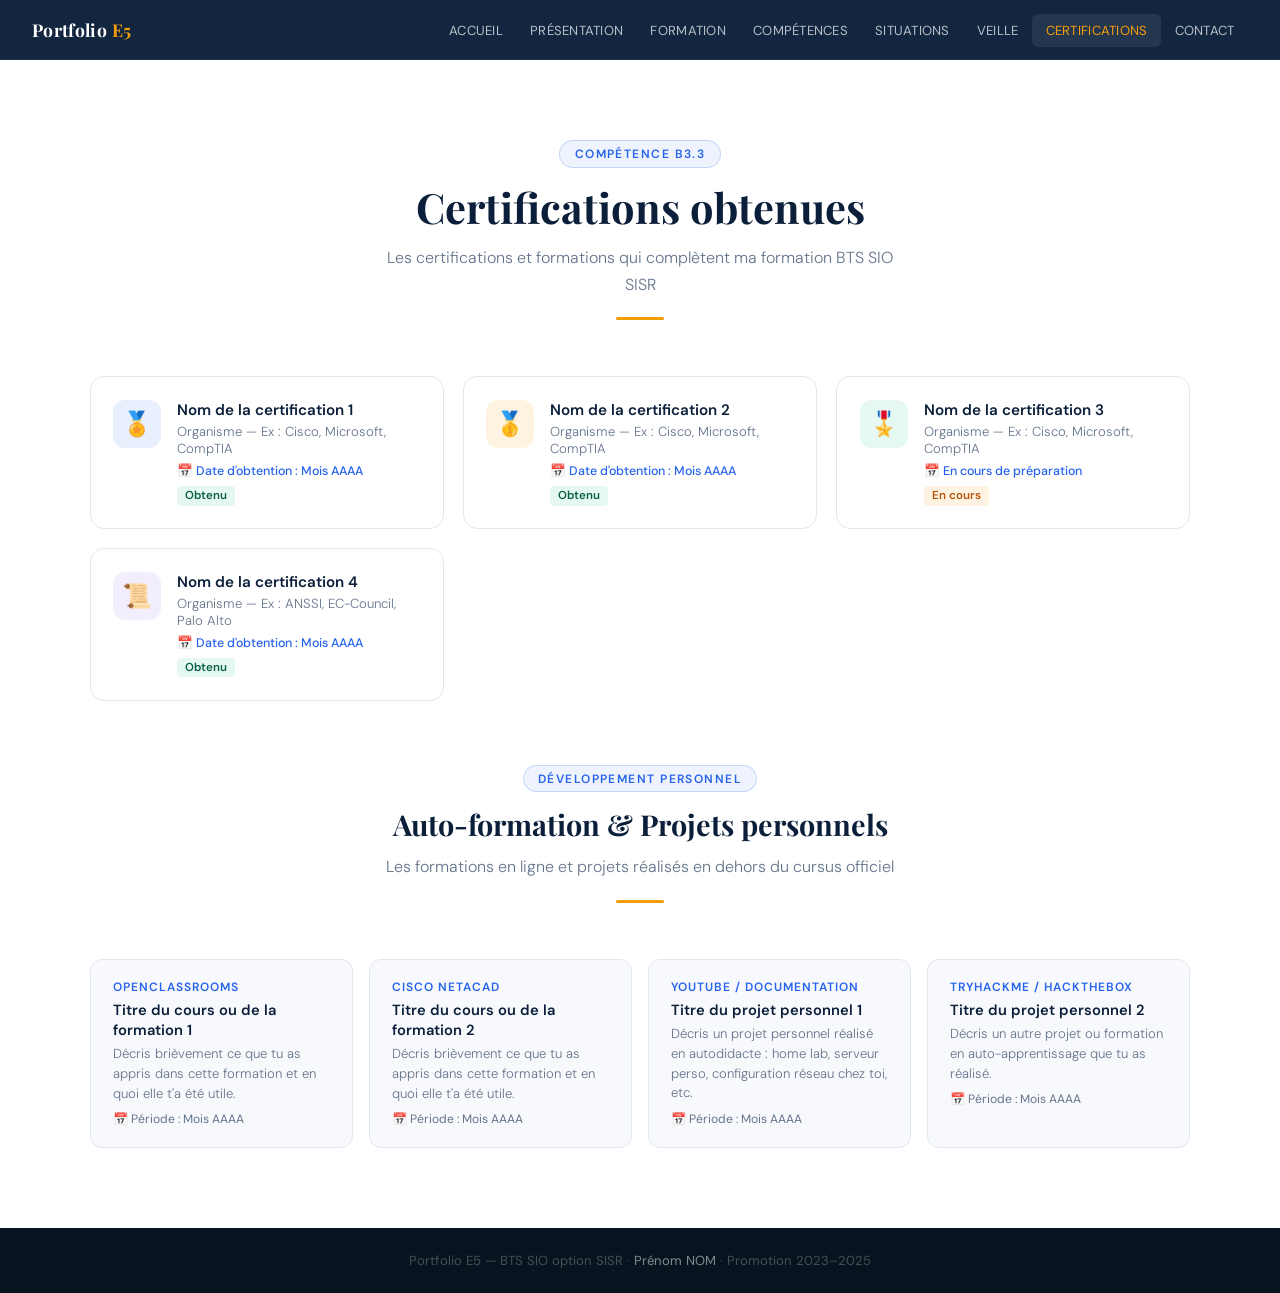
==== certifications.html @ 8ff5ada4 "Premier commit du portfolio BTS SIO" ====
<!DOCTYPE html>
<html lang="fr">
<head>
<meta charset="UTF-8">
<meta name="viewport" content="width=device-width, initial-scale=1.0">
<title>Certifications — Portfolio E5 BTS SIO SISR</title>
<link href="https://fonts.googleapis.com/css2?family=Playfair+Display:wght@400;700&family=DM+Sans:wght@300;400;500;600&display=swap" rel="stylesheet">
<link rel="stylesheet" href="css/style.css">
<style>
  body { padding-top: 60px; }
  .certif-grid {
    display: grid;
    grid-template-columns: repeat(auto-fill, minmax(280px, 1fr));
    gap: 1.2rem;
  }
  .certif-card {
    background: var(--card-bg);
    border: 1px solid var(--gray-200);
    border-radius: 14px;
    padding: 1.4rem;
    display: flex;
    align-items: flex-start;
    gap: 1rem;
    transition: transform 0.2s, box-shadow 0.2s;
  }
  .certif-card:hover {
    transform: translateY(-2px);
    box-shadow: 0 6px 20px rgba(0,0,0,0.07);
  }
  .certif-icon {
    width: 48px; height: 48px;
    border-radius: 12px;
    display: flex; align-items: center; justify-content: center;
    font-size: 24px; flex-shrink: 0;
  }
  .certif-info h4 { font-size: 0.95rem; font-weight: 600; color: var(--navy); margin-bottom: 0.2rem; }
  .certif-info p { font-size: 0.82rem; color: var(--text-muted); font-weight: 300; }
  .certif-info .certif-date { font-size: 0.78rem; color: var(--blue); font-weight: 500; margin-top: 0.4rem; }
  .certif-info .certif-badge {
    display: inline-block;
    font-size: 0.72rem; font-weight: 600;
    padding: 0.15rem 0.5rem; border-radius: 4px;
    margin-top: 0.4rem;
  }
  .certif-badge.obtenu { background: rgba(16,185,129,0.1); color: #065F46; }
  .certif-badge.en-cours { background: rgba(245,158,11,0.12); color: #B45309; }
  .certif-badge.auto { background: rgba(37,99,235,0.08); color: var(--blue); }

  /* Section auto-formation */
  .autoform-grid {
    display: grid;
    grid-template-columns: repeat(auto-fill, minmax(260px, 1fr));
    gap: 1rem;
  }
  .autoform-card {
    background: var(--section-bg);
    border: 1px solid var(--gray-200);
    border-radius: 12px;
    padding: 1.2rem 1.4rem;
    transition: border-color 0.2s;
  }
  .autoform-card:hover { border-color: var(--blue); }
  .autoform-platform { font-size: 0.75rem; color: var(--blue); font-weight: 600; letter-spacing: 0.08em; text-transform: uppercase; margin-bottom: 0.3rem; }
  .autoform-title { font-size: 0.92rem; font-weight: 600; color: var(--navy); margin-bottom: 0.3rem; }
  .autoform-desc { font-size: 0.82rem; color: var(--text-muted); font-weight: 300; line-height: 1.5; }
  .autoform-date { font-size: 0.76rem; color: var(--text-muted); margin-top: 0.5rem; }
</style>
</head>
<body>

<nav>
  <a href="index.html" class="nav-logo">Portfolio <span>E5</span></a>
  <ul class="nav-links" id="navLinks">
    <li><a href="index.html">Accueil</a></li>
    <li><a href="presentation.html">Présentation</a></li>
    <li><a href="formation.html">Formation</a></li>
    <li><a href="competences.html">Compétences</a></li>
    <li><a href="situations.html">Situations</a></li>
    <li><a href="veille.html">Veille</a></li>
    <li><a href="certifications.html">Certifications</a></li>
    <li><a href="contact.html">Contact</a></li>
  </ul>
  <button class="hamburger" id="hamburger" aria-label="Menu">
    <span></span><span></span><span></span>
  </button>
</nav>

<section>
  <div class="container">
    <div class="section-header fade-in">
      <div class="section-tag">Compétence B3.3</div>
      <h2 class="section-title">Certifications obtenues</h2>
      <p class="section-sub">Les certifications et formations qui complètent ma formation BTS SIO SISR</p>
      <div class="divider"></div>
    </div>
    <div class="certif-grid fade-in">

      <!-- Modifie chaque carte avec tes vraies certifications -->
      <div class="certif-card">
        <div class="certif-icon" style="background:rgba(37,99,235,0.1)">🏅</div>
        <div class="certif-info">
          <h4>Nom de la certification 1</h4>
          <p>Organisme — Ex : Cisco, Microsoft, CompTIA</p>
          <div class="certif-date">📅 Date d'obtention : Mois AAAA</div>
          <span class="certif-badge obtenu">Obtenu</span>
        </div>
      </div>

      <div class="certif-card">
        <div class="certif-icon" style="background:rgba(245,158,11,0.12)">🥇</div>
        <div class="certif-info">
          <h4>Nom de la certification 2</h4>
          <p>Organisme — Ex : Cisco, Microsoft, CompTIA</p>
          <div class="certif-date">📅 Date d'obtention : Mois AAAA</div>
          <span class="certif-badge obtenu">Obtenu</span>
        </div>
      </div>

      <div class="certif-card">
        <div class="certif-icon" style="background:rgba(16,185,129,0.1)">🎖️</div>
        <div class="certif-info">
          <h4>Nom de la certification 3</h4>
          <p>Organisme — Ex : Cisco, Microsoft, CompTIA</p>
          <div class="certif-date">📅 En cours de préparation</div>
          <span class="certif-badge en-cours">En cours</span>
        </div>
      </div>

      <div class="certif-card">
        <div class="certif-icon" style="background:rgba(139,92,246,0.1)">📜</div>
        <div class="certif-info">
          <h4>Nom de la certification 4</h4>
          <p>Organisme — Ex : ANSSI, EC-Council, Palo Alto</p>
          <div class="certif-date">📅 Date d'obtention : Mois AAAA</div>
          <span class="certif-badge obtenu">Obtenu</span>
        </div>
      </div>

    </div>

    <!-- AUTO-FORMATION -->
    <div class="section-header fade-in" style="margin-top:4rem;">
      <div class="section-tag">Développement personnel</div>
      <h2 class="section-title" style="font-size:1.8rem;">Auto-formation & Projets personnels</h2>
      <p class="section-sub">Les formations en ligne et projets réalisés en dehors du cursus officiel</p>
      <div class="divider"></div>
    </div>
    <div class="autoform-grid fade-in">

      <!-- Modifie chaque bloc avec tes vraies formations -->
      <div class="autoform-card">
        <div class="autoform-platform">OpenClassrooms</div>
        <div class="autoform-title">Titre du cours ou de la formation 1</div>
        <div class="autoform-desc">Décris brièvement ce que tu as appris dans cette formation et en quoi elle t'a été utile.</div>
        <div class="autoform-date">📅 Période : Mois AAAA</div>
      </div>

      <div class="autoform-card">
        <div class="autoform-platform">Cisco NetAcad</div>
        <div class="autoform-title">Titre du cours ou de la formation 2</div>
        <div class="autoform-desc">Décris brièvement ce que tu as appris dans cette formation et en quoi elle t'a été utile.</div>
        <div class="autoform-date">📅 Période : Mois AAAA</div>
      </div>

      <div class="autoform-card">
        <div class="autoform-platform">YouTube / Documentation</div>
        <div class="autoform-title">Titre du projet personnel 1</div>
        <div class="autoform-desc">Décris un projet personnel réalisé en autodidacte : home lab, serveur perso, configuration réseau chez toi, etc.</div>
        <div class="autoform-date">📅 Période : Mois AAAA</div>
      </div>

      <div class="autoform-card">
        <div class="autoform-platform">TryHackMe / HackTheBox</div>
        <div class="autoform-title">Titre du projet personnel 2</div>
        <div class="autoform-desc">Décris un autre projet ou formation en auto-apprentissage que tu as réalisé.</div>
        <div class="autoform-date">📅 Période : Mois AAAA</div>
      </div>

    </div>
  </div>
</section>

<footer>
  <p>Portfolio E5 — BTS SIO option SISR · <span>Prénom NOM</span> · Promotion 2023–2025</p>
</footer>

<script src="js/main.js"></script>
</body>
</html>
---- css/style.css ----
/* ===== VARIABLES ===== */
:root {
  --navy: #0B1F3A;
  --navy-mid: #1A3A5C;
  --blue: #2563EB;
  --blue-light: #3B82F6;
  --accent: #F59E0B;
  --white: #FFFFFF;
  --off-white: #F8F9FC;
  --gray-100: #F1F5F9;
  --gray-200: #E2E8F0;
  --gray-400: #94A3B8;
  --gray-600: #475569;
  --gray-800: #1E293B;
  --text: #1E293B;
  --text-muted: #64748B;
  --card-bg: #FFFFFF;
  --section-bg: #F8F9FC;
}

* { margin: 0; padding: 0; box-sizing: border-box; }
html { scroll-behavior: smooth; }
body {
  font-family: 'DM Sans', sans-serif;
  color: var(--text);
  background: var(--white);
  overflow-x: hidden;
}

/* ===== NAVIGATION ===== */
nav {
  position: fixed;
  top: 0; left: 0; right: 0;
  z-index: 1000;
  background: rgba(11,31,58,0.97);
  backdrop-filter: blur(8px);
  padding: 0 2rem;
  height: 60px;
  display: flex;
  align-items: center;
  justify-content: space-between;
  border-bottom: 1px solid rgba(255,255,255,0.08);
}
.nav-logo {
  font-family: 'Playfair Display', serif;
  color: var(--white);
  font-size: 1.1rem;
  font-weight: 700;
  letter-spacing: 0.02em;
  text-decoration: none;
}
.nav-logo span { color: var(--accent); }
.nav-links {
  display: flex;
  gap: 0;
  list-style: none;
}
.nav-links a {
  color: rgba(255,255,255,0.7);
  text-decoration: none;
  font-size: 0.82rem;
  font-weight: 400;
  padding: 0.5rem 0.85rem;
  border-radius: 6px;
  transition: all 0.2s;
  letter-spacing: 0.02em;
  text-transform: uppercase;
}
.nav-links a:hover,
.nav-links a.active { color: var(--white); background: rgba(255,255,255,0.08); }
.nav-links a.active { color: var(--accent); }
.hamburger {
  display: none;
  flex-direction: column;
  gap: 5px;
  cursor: pointer;
  padding: 4px;
  background: none;
  border: none;
}
.hamburger span {
  display: block;
  width: 22px;
  height: 2px;
  background: var(--white);
  border-radius: 2px;
  transition: 0.3s;
}

/* ===== LAYOUT ===== */
section {
  padding: 5rem 2rem;
  scroll-margin-top: 60px;
}
.section-alt { background: var(--section-bg); }
.container { max-width: 1100px; margin: 0 auto; }
.section-header { text-align: center; margin-bottom: 3.5rem; }
.section-tag {
  display: inline-block;
  background: rgba(37,99,235,0.08);
  color: var(--blue);
  font-size: 0.75rem;
  font-weight: 600;
  letter-spacing: 0.12em;
  text-transform: uppercase;
  padding: 0.3rem 0.9rem;
  border-radius: 100px;
  margin-bottom: 0.9rem;
  border: 1px solid rgba(37,99,235,0.2);
}
.section-title {
  font-family: 'Playfair Display', serif;
  font-size: clamp(1.8rem, 3.5vw, 2.6rem);
  font-weight: 700;
  color: var(--navy);
  line-height: 1.2;
  margin-bottom: 0.75rem;
}
.section-sub {
  color: var(--text-muted);
  font-size: 1rem;
  font-weight: 300;
  max-width: 520px;
  margin: 0 auto;
  line-height: 1.7;
}
.divider {
  width: 48px;
  height: 3px;
  background: var(--accent);
  border-radius: 2px;
  margin: 1.2rem auto 0;
}

/* ===== BOUTONS ===== */
.btn-primary {
  background: var(--accent);
  color: var(--navy);
  padding: 0.75rem 2rem;
  border-radius: 8px;
  font-weight: 600;
  font-size: 0.9rem;
  text-decoration: none;
  transition: all 0.2s;
  border: none;
  cursor: pointer;
  display: inline-flex;
  align-items: center;
  gap: 8px;
  font-family: 'DM Sans', sans-serif;
}
.btn-primary:hover { background: #E08E00; transform: translateY(-1px); }
.btn-secondary {
  background: rgba(255,255,255,0.08);
  color: var(--white);
  padding: 0.75rem 2rem;
  border-radius: 8px;
  font-weight: 400;
  font-size: 0.9rem;
  text-decoration: none;
  transition: all 0.2s;
  border: 1px solid rgba(255,255,255,0.2);
}
.btn-secondary:hover { background: rgba(255,255,255,0.14); transform: translateY(-1px); }

/* ===== BADGES ===== */
.badge {
  display: inline-block;
  padding: 0.2rem 0.6rem;
  border-radius: 6px;
  font-size: 0.75rem;
  font-weight: 600;
}
.badge.blue { background: rgba(37,99,235,0.1); color: var(--blue); }
.badge.amber { background: rgba(245,158,11,0.12); color: #B45309; }
.badge.green { background: rgba(16,185,129,0.1); color: #065F46; }

/* ===== FADE IN ===== */
.fade-in {
  opacity: 0;
  transform: translateY(24px);
  transition: opacity 0.6s ease, transform 0.6s ease;
}
.fade-in.visible { opacity: 1; transform: translateY(0); }

/* ===== FOOTER ===== */
footer {
  background: #07131F;
  text-align: center;
  padding: 1.5rem;
  font-size: 0.82rem;
  color: rgba(255,255,255,0.25);
}
footer span { color: rgba(255,255,255,0.5); }

/* ===== RESPONSIVE ===== */
@media (max-width: 768px) {
  .nav-links { display: none; }
  .nav-links.open {
    display: flex;
    flex-direction: column;
    position: absolute;
    top: 60px; left: 0; right: 0;
    background: rgba(11,31,58,0.98);
    padding: 1rem;
    border-bottom: 1px solid rgba(255,255,255,0.1);
  }
  .hamburger { display: flex; }
  section { padding: 3.5rem 1.2rem; }
}
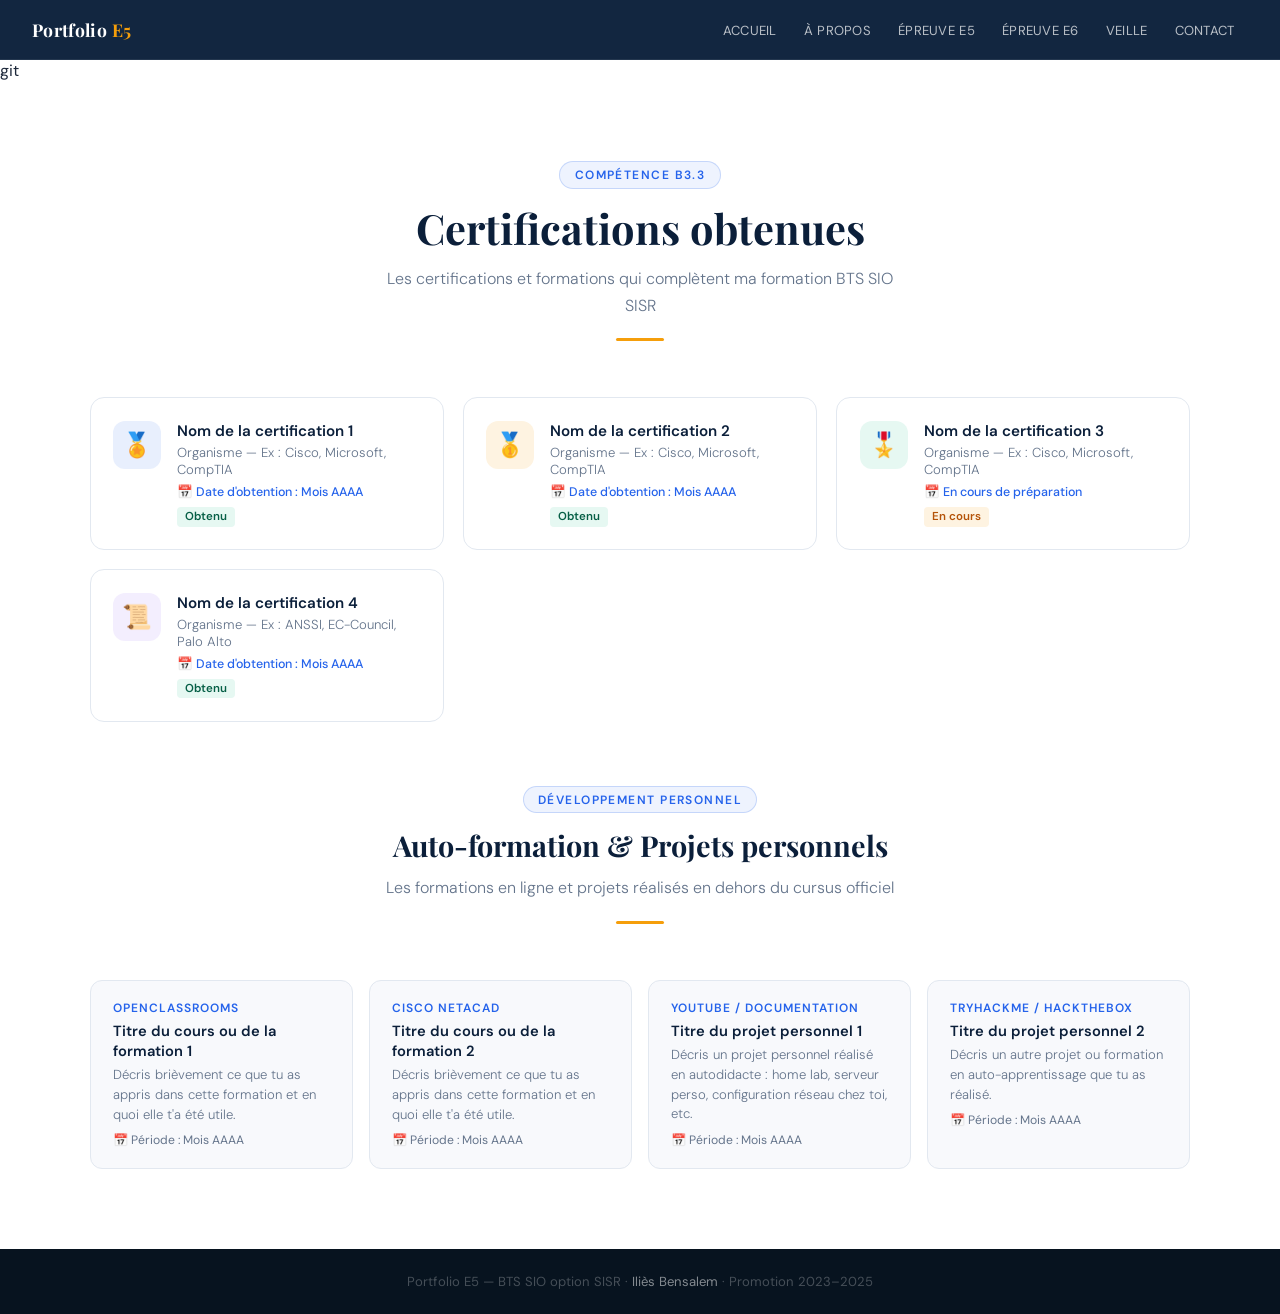
==== commit 644615d9: "Mise à jour" ====
--- a/certifications.html
+++ b/certifications.html
@@ -1,4 +1,4 @@
-<!DOCTYPE html>
+git <!DOCTYPE html>
 <html lang="fr">
 <head>
 <meta charset="UTF-8">
@@ -72,12 +72,10 @@
   <a href="index.html" class="nav-logo">Portfolio <span>E5</span></a>
   <ul class="nav-links" id="navLinks">
     <li><a href="index.html">Accueil</a></li>
-    <li><a href="presentation.html">Présentation</a></li>
-    <li><a href="formation.html">Formation</a></li>
-    <li><a href="competences.html">Compétences</a></li>
-    <li><a href="situations.html">Situations</a></li>
+    <li><a href="presentation.html">À Propos</a></li>
+    <li><a href="competences.html">Épreuve E5</a></li>
+    <li><a href="situations.html">Épreuve E6</a></li>
     <li><a href="veille.html">Veille</a></li>
-    <li><a href="certifications.html">Certifications</a></li>
     <li><a href="contact.html">Contact</a></li>
   </ul>
   <button class="hamburger" id="hamburger" aria-label="Menu">
@@ -181,7 +179,7 @@
 </section>
 
 <footer>
-  <p>Portfolio E5 — BTS SIO option SISR · <span>Prénom NOM</span> · Promotion 2023–2025</p>
+  <p>Portfolio E5 — BTS SIO option SISR · <span>Iliès Bensalem</span> · Promotion 2023–2025</p>
 </footer>
 
 <script src="js/main.js"></script>
